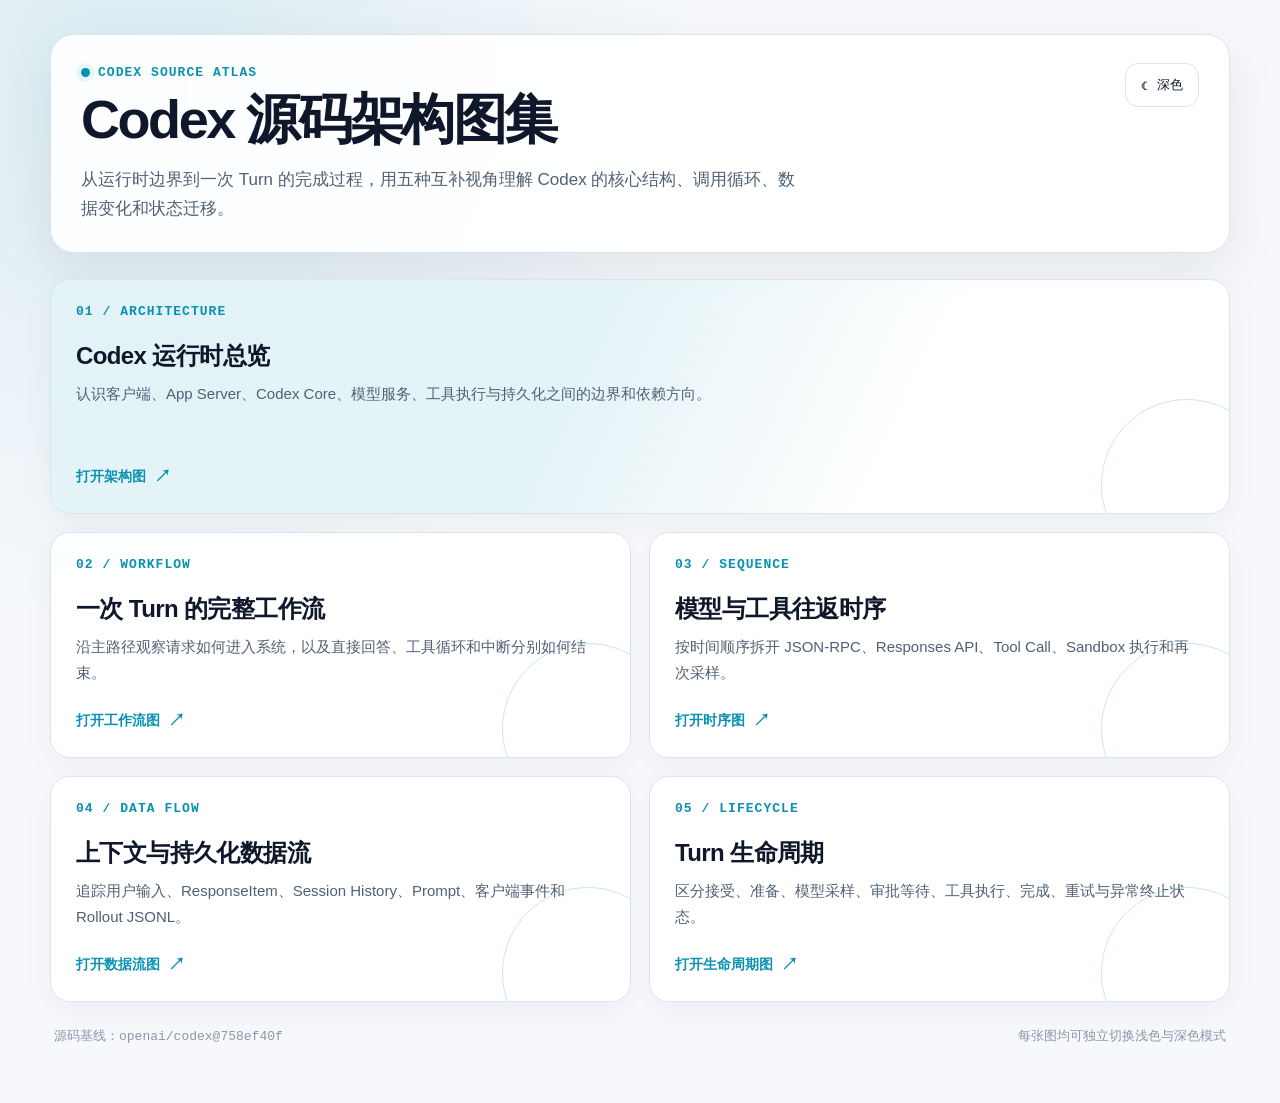
==== index.html @ 4ea7f536 "发布 Codex 源码架构图集" ====
<!doctype html>
<html lang="zh-CN" data-theme="light">
<head>
  <meta charset="utf-8">
  <meta name="viewport" content="width=device-width, initial-scale=1">
  <meta name="description" content="Codex 源码架构图集：运行时架构、工作流、模型与工具时序、数据流和 Turn 生命周期。">
  <title>Codex 源码架构图集</title>
  <style>
    :root {
      color-scheme: light;
      --bg: #f6f8fb;
      --surface: rgba(255, 255, 255, .92);
      --surface-strong: #ffffff;
      --text: #0f172a;
      --muted: #526075;
      --faint: #8a97aa;
      --border: #dbe4ee;
      --accent: #0891b2;
      --accent-soft: #e6f7fb;
      --shadow: 0 18px 52px rgba(15, 23, 42, .08);
    }

    html[data-theme="dark"] {
      color-scheme: dark;
      --bg: #050a18;
      --surface: rgba(11, 20, 39, .92);
      --surface-strong: #0b1427;
      --text: #f8fafc;
      --muted: #aab7ca;
      --faint: #73829a;
      --border: #25334b;
      --accent: #22d3ee;
      --accent-soft: #0d2d39;
      --shadow: 0 22px 64px rgba(0, 0, 0, .32);
    }

    * { box-sizing: border-box; }

    body {
      margin: 0;
      min-height: 100vh;
      color: var(--text);
      background:
        radial-gradient(circle at 12% 8%, color-mix(in srgb, var(--accent) 12%, transparent), transparent 34rem),
        linear-gradient(var(--bg), var(--bg));
      font-family: ui-sans-serif, -apple-system, BlinkMacSystemFont, "Segoe UI", "PingFang SC", "Microsoft YaHei", sans-serif;
    }

    a { color: inherit; }

    .shell {
      width: min(1180px, calc(100% - 40px));
      margin: 0 auto;
      padding: 34px 0 56px;
    }

    header {
      display: flex;
      align-items: flex-start;
      justify-content: space-between;
      gap: 28px;
      padding: 28px 30px;
      border: 1px solid var(--border);
      border-radius: 24px;
      background: var(--surface);
      box-shadow: var(--shadow);
      backdrop-filter: blur(18px);
    }

    .eyebrow {
      display: inline-flex;
      align-items: center;
      gap: 8px;
      margin: 0 0 10px;
      color: var(--accent);
      font: 700 13px/1.2 ui-monospace, SFMono-Regular, Menlo, monospace;
      letter-spacing: .08em;
      text-transform: uppercase;
    }

    .eyebrow::before {
      width: 9px;
      height: 9px;
      border-radius: 50%;
      background: var(--accent);
      content: "";
      box-shadow: 0 0 0 5px var(--accent-soft);
    }

    h1 {
      margin: 0;
      font-size: clamp(30px, 5vw, 54px);
      line-height: 1.08;
      letter-spacing: -.045em;
    }

    .intro {
      max-width: 720px;
      margin: 16px 0 0;
      color: var(--muted);
      font-size: 17px;
      line-height: 1.75;
    }

    .theme-toggle {
      flex: 0 0 auto;
      display: inline-flex;
      align-items: center;
      gap: 9px;
      min-height: 44px;
      padding: 0 15px;
      color: var(--text);
      border: 1px solid var(--border);
      border-radius: 13px;
      background: var(--surface-strong);
      font: 700 14px/1 inherit;
      cursor: pointer;
    }

    .theme-toggle:hover { border-color: var(--accent); }
    .theme-toggle:focus-visible { outline: 3px solid color-mix(in srgb, var(--accent) 35%, transparent); outline-offset: 3px; }

    main { margin-top: 26px; }

    .grid {
      display: grid;
      grid-template-columns: repeat(2, minmax(0, 1fr));
      gap: 18px;
    }

    .card {
      position: relative;
      display: flex;
      min-height: 220px;
      flex-direction: column;
      overflow: hidden;
      padding: 25px;
      text-decoration: none;
      border: 1px solid var(--border);
      border-radius: 20px;
      background: var(--surface);
      box-shadow: 0 10px 32px rgba(15, 23, 42, .045);
      transition: transform .18s ease, border-color .18s ease, box-shadow .18s ease;
    }

    .card::after {
      position: absolute;
      right: -44px;
      bottom: -58px;
      width: 170px;
      height: 170px;
      border: 1px solid color-mix(in srgb, var(--accent) 22%, transparent);
      border-radius: 50%;
      content: "";
    }

    .card:hover {
      transform: translateY(-3px);
      border-color: color-mix(in srgb, var(--accent) 65%, var(--border));
      box-shadow: var(--shadow);
    }

    .card:focus-visible { outline: 3px solid color-mix(in srgb, var(--accent) 35%, transparent); outline-offset: 3px; }

    .card.featured {
      grid-column: 1 / -1;
      min-height: 235px;
      background:
        linear-gradient(115deg, color-mix(in srgb, var(--accent) 11%, var(--surface)) 0 44%, var(--surface) 72%);
    }

    .number {
      color: var(--accent);
      font: 700 13px/1 ui-monospace, SFMono-Regular, Menlo, monospace;
      letter-spacing: .08em;
    }

    h2 {
      margin: 22px 0 9px;
      font-size: 24px;
      letter-spacing: -.025em;
    }

    .card p {
      max-width: 690px;
      margin: 0;
      color: var(--muted);
      font-size: 15px;
      line-height: 1.7;
    }

    .open {
      display: inline-flex;
      align-items: center;
      gap: 8px;
      margin-top: auto;
      padding-top: 24px;
      color: var(--accent);
      font-size: 14px;
      font-weight: 750;
    }

    .open::after { content: "↗"; font-size: 17px; }

    footer {
      display: flex;
      justify-content: space-between;
      gap: 18px;
      margin-top: 24px;
      padding: 0 4px;
      color: var(--faint);
      font-size: 13px;
      line-height: 1.6;
    }

    code { font-family: ui-monospace, SFMono-Regular, Menlo, monospace; }

    @media (max-width: 760px) {
      .shell { width: min(100% - 24px, 1180px); padding-top: 12px; }
      header { flex-direction: column; padding: 24px 22px; border-radius: 19px; }
      .theme-toggle { align-self: stretch; justify-content: center; }
      .grid { grid-template-columns: 1fr; }
      .card.featured { grid-column: auto; }
      footer { flex-direction: column; }
    }

    @media (prefers-reduced-motion: reduce) {
      .card { transition: none; }
    }
  </style>
</head>
<body>
  <div class="shell">
    <header>
      <div>
        <p class="eyebrow">Codex Source Atlas</p>
        <h1>Codex 源码架构图集</h1>
        <p class="intro">从运行时边界到一次 Turn 的完成过程，用五种互补视角理解 Codex 的核心结构、调用循环、数据变化和状态迁移。</p>
      </div>
      <button class="theme-toggle" type="button" aria-label="切换页面主题" aria-pressed="false">
        <span aria-hidden="true" class="theme-icon">☾</span>
        <span class="theme-label">深色</span>
      </button>
    </header>

    <main aria-label="Codex 架构图列表">
      <div class="grid">
        <a class="card featured" href="01-architecture-runtime-overview.html">
          <span class="number">01 / ARCHITECTURE</span>
          <h2>Codex 运行时总览</h2>
          <p>认识客户端、App Server、Codex Core、模型服务、工具执行与持久化之间的边界和依赖方向。</p>
          <span class="open">打开架构图</span>
        </a>

        <a class="card" href="02-workflow-turn-to-completion.html">
          <span class="number">02 / WORKFLOW</span>
          <h2>一次 Turn 的完整工作流</h2>
          <p>沿主路径观察请求如何进入系统，以及直接回答、工具循环和中断分别如何结束。</p>
          <span class="open">打开工作流图</span>
        </a>

        <a class="card" href="03-sequence-model-tool-roundtrip.html">
          <span class="number">03 / SEQUENCE</span>
          <h2>模型与工具往返时序</h2>
          <p>按时间顺序拆开 JSON-RPC、Responses API、Tool Call、Sandbox 执行和再次采样。</p>
          <span class="open">打开时序图</span>
        </a>

        <a class="card" href="04-dataflow-turn-context-persistence.html">
          <span class="number">04 / DATA FLOW</span>
          <h2>上下文与持久化数据流</h2>
          <p>追踪用户输入、ResponseItem、Session History、Prompt、客户端事件和 Rollout JSONL。</p>
          <span class="open">打开数据流图</span>
        </a>

        <a class="card" href="05-lifecycle-turn.html">
          <span class="number">05 / LIFECYCLE</span>
          <h2>Turn 生命周期</h2>
          <p>区分接受、准备、模型采样、审批等待、工具执行、完成、重试与异常终止状态。</p>
          <span class="open">打开生命周期图</span>
        </a>
      </div>
    </main>

    <footer>
      <span>源码基线：<code>openai/codex@758ef40f</code></span>
      <span>每张图均可独立切换浅色与深色模式</span>
    </footer>
  </div>

  <script>
    (() => {
      const root = document.documentElement;
      const button = document.querySelector('.theme-toggle');
      const label = document.querySelector('.theme-label');
      const icon = document.querySelector('.theme-icon');
      const stored = localStorage.getItem('codex-atlas-theme');
      const preferred = matchMedia('(prefers-color-scheme: dark)').matches ? 'dark' : 'light';

      function apply(theme) {
        const dark = theme === 'dark';
        root.dataset.theme = theme;
        button.setAttribute('aria-pressed', String(dark));
        label.textContent = dark ? '浅色' : '深色';
        icon.textContent = dark ? '☀' : '☾';
      }

      apply(stored || preferred);
      button.addEventListener('click', () => {
        const next = root.dataset.theme === 'dark' ? 'light' : 'dark';
        localStorage.setItem('codex-atlas-theme', next);
        apply(next);
      });
    })();
  </script>
</body>
</html>
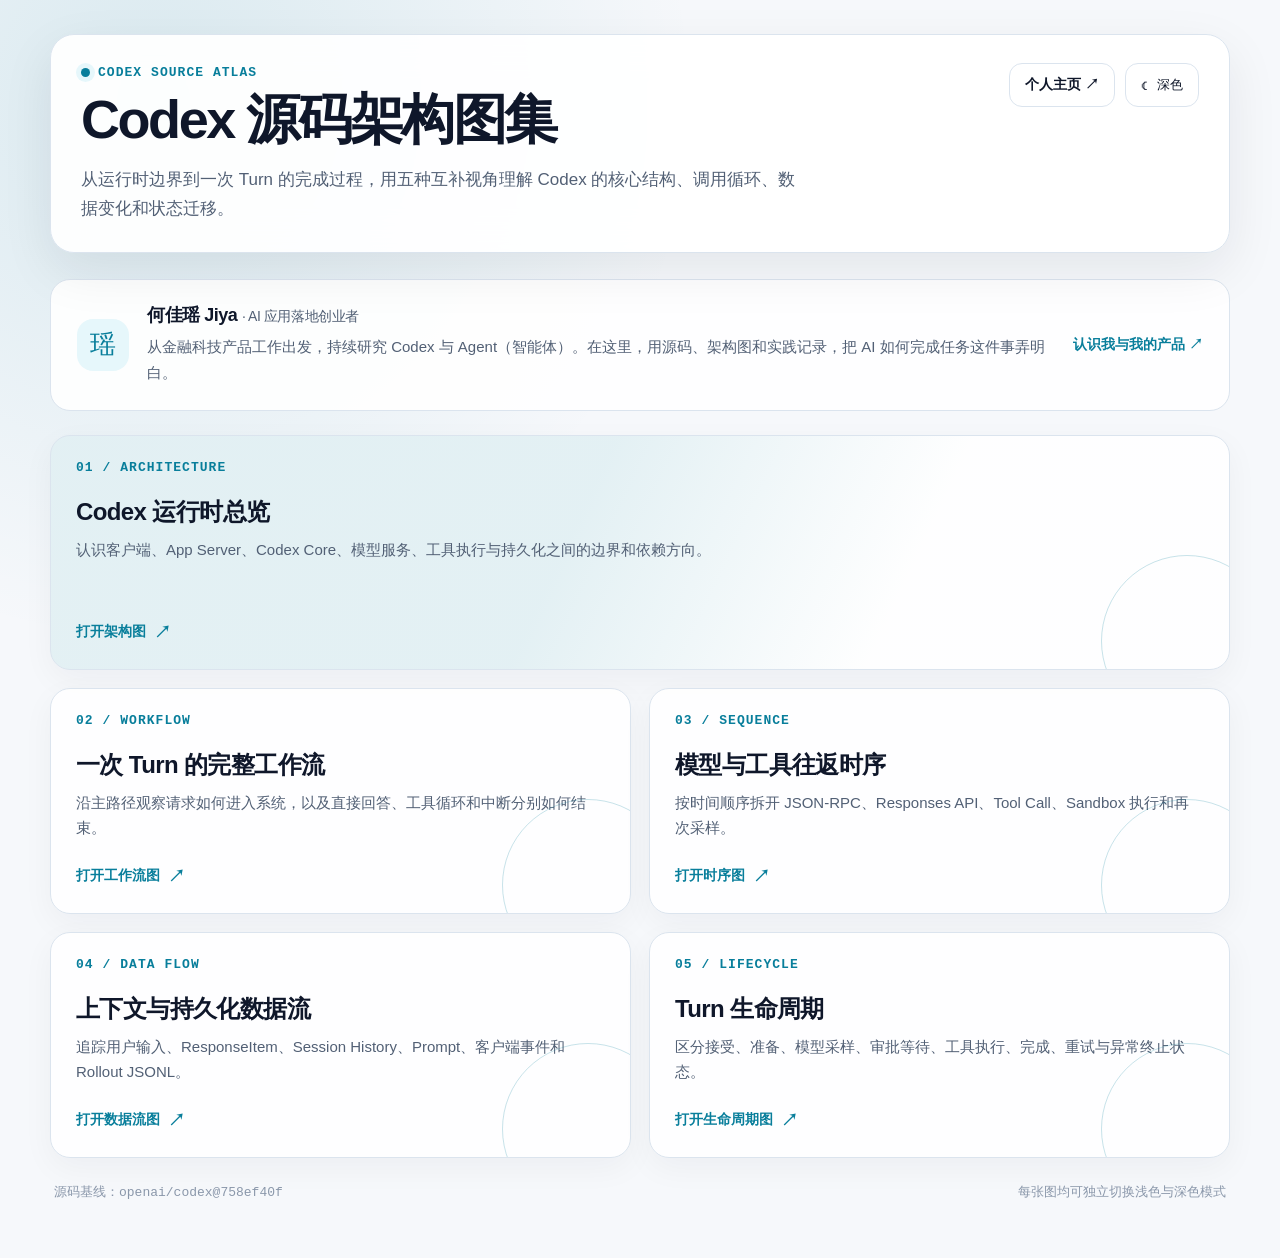
==== commit 5296063e: "加入何佳瑶个人主页与微信联系方式" ====
--- a/index.html
+++ b/index.html
@@ -5,6 +5,7 @@
   <meta name="viewport" content="width=device-width, initial-scale=1">
   <meta name="description" content="Codex 源码架构图集：运行时架构、工作流、模型与工具时序、数据流和 Turn 生命周期。">
   <title>Codex 源码架构图集</title>
+  <script src="theme.js"></script>
   <style>
     :root {
       color-scheme: light;
@@ -15,7 +16,7 @@
       --muted: #526075;
       --faint: #8a97aa;
       --border: #dbe4ee;
-      --accent: #0891b2;
+      --accent: #087e9b;
       --accent-soft: #e6f7fb;
       --shadow: 0 18px 52px rgba(15, 23, 42, .08);
     }
@@ -120,6 +121,18 @@
     .theme-toggle:hover { border-color: var(--accent); }
     .theme-toggle:focus-visible { outline: 3px solid color-mix(in srgb, var(--accent) 35%, transparent); outline-offset: 3px; }
 
+    .header-actions { display: flex; flex-wrap: wrap; align-items: center; justify-content: flex-end; gap: 10px; flex: 0 0 auto; }
+    .profile-link { display: inline-flex; align-items: center; justify-content: center; min-height: 44px; padding: 0 15px; color: var(--text); background: var(--surface-strong); border: 1px solid var(--border); border-radius: 13px; text-decoration: none; font-size: 14px; font-weight: 700; }
+    .profile-link:hover { border-color: var(--accent); }
+    .profile-link:focus-visible, .author-link:focus-visible { outline: 3px solid var(--accent); outline-offset: 4px; }
+    .author-banner { display: flex; align-items: center; gap: 18px; padding: 23px 26px; margin-bottom: 24px; border: 1px solid var(--border); border-radius: 20px; background: var(--surface); }
+    .author-avatar { display: grid; place-items: center; flex: 0 0 52px; height: 52px; background: var(--accent-soft); color: var(--accent); border-radius: 16px; font-size: 26px; }
+    .author-copy { flex: 1; min-width: 0; }
+    .author-copy h2 { margin: 0 0 7px; font-size: 18px; }
+    .author-copy h2 span { font-size: 14px; font-weight: 500; color: var(--muted); }
+    .author-copy p { margin: 0; color: var(--muted); font-size: 15px; line-height: 1.75; }
+    .author-link { flex: 0 0 auto; color: var(--accent); text-decoration: none; font-size: 14px; font-weight: 700; }
+
     main { margin-top: 26px; }
 
     .grid {
@@ -219,6 +232,11 @@
       .shell { width: min(100% - 24px, 1180px); padding-top: 12px; }
       header { flex-direction: column; padding: 24px 22px; border-radius: 19px; }
       .theme-toggle { align-self: stretch; justify-content: center; }
+      .header-actions { width: 100%; justify-content: flex-start; }
+      .author-banner { align-items: flex-start; flex-wrap: wrap; padding: 21px; gap: 14px; }
+      .author-copy { flex-basis: calc(100% - 66px); }
+      .author-copy h2 span { display: block; margin-top: 5px; }
+      .author-link { margin-left: 66px; }
       .grid { grid-template-columns: 1fr; }
       .card.featured { grid-column: auto; }
       footer { flex-direction: column; }
@@ -237,13 +255,24 @@
         <h1>Codex 源码架构图集</h1>
         <p class="intro">从运行时边界到一次 Turn 的完成过程，用五种互补视角理解 Codex 的核心结构、调用循环、数据变化和状态迁移。</p>
       </div>
+      <nav class="header-actions" aria-label="站点导航">
+      <a class="profile-link" href="about.html">个人主页 ↗</a>
       <button class="theme-toggle" type="button" aria-label="切换页面主题" aria-pressed="false">
         <span aria-hidden="true" class="theme-icon">☾</span>
         <span class="theme-label">深色</span>
       </button>
+      </nav>
     </header>
 
     <main aria-label="Codex 架构图列表">
+      <section class="author-banner" aria-labelledby="author-title">
+        <div class="author-avatar" aria-hidden="true">瑶</div>
+        <div class="author-copy">
+          <h2 id="author-title">何佳瑶 Jiya <span>· AI 应用落地创业者</span></h2>
+          <p>从金融科技产品工作出发，持续研究 Codex 与 Agent（智能体）。在这里，用源码、架构图和实践记录，把 AI 如何完成任务这件事弄明白。</p>
+        </div>
+        <a class="author-link" href="about.html">认识我与我的产品 ↗</a>
+      </section>
       <div class="grid">
         <a class="card featured" href="01-architecture-runtime-overview.html">
           <span class="number">01 / ARCHITECTURE</span>
@@ -288,30 +317,5 @@
     </footer>
   </div>
 
-  <script>
-    (() => {
-      const root = document.documentElement;
-      const button = document.querySelector('.theme-toggle');
-      const label = document.querySelector('.theme-label');
-      const icon = document.querySelector('.theme-icon');
-      const stored = localStorage.getItem('codex-atlas-theme');
-      const preferred = matchMedia('(prefers-color-scheme: dark)').matches ? 'dark' : 'light';
-
-      function apply(theme) {
-        const dark = theme === 'dark';
-        root.dataset.theme = theme;
-        button.setAttribute('aria-pressed', String(dark));
-        label.textContent = dark ? '浅色' : '深色';
-        icon.textContent = dark ? '☀' : '☾';
-      }
-
-      apply(stored || preferred);
-      button.addEventListener('click', () => {
-        const next = root.dataset.theme === 'dark' ? 'light' : 'dark';
-        localStorage.setItem('codex-atlas-theme', next);
-        apply(next);
-      });
-    })();
-  </script>
 </body>
 </html>
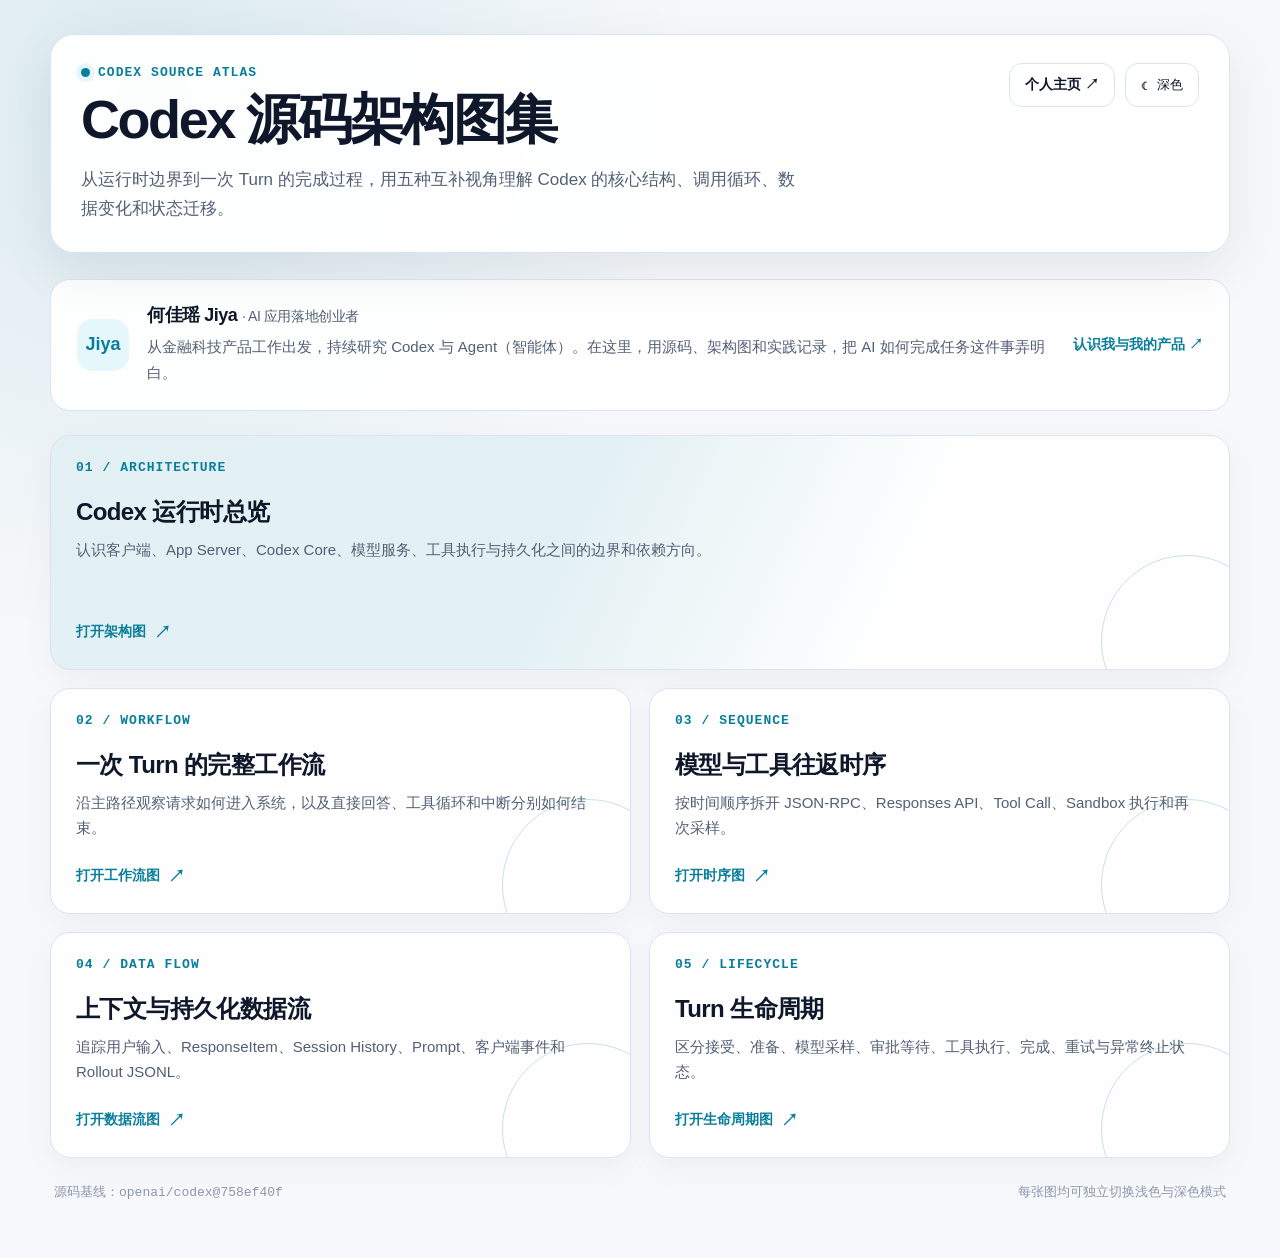
==== commit c20c4863: "将作者头像框文字改为 Jiya" ====
--- a/index.html
+++ b/index.html
@@ -126,7 +126,7 @@
     .profile-link:hover { border-color: var(--accent); }
     .profile-link:focus-visible, .author-link:focus-visible { outline: 3px solid var(--accent); outline-offset: 4px; }
     .author-banner { display: flex; align-items: center; gap: 18px; padding: 23px 26px; margin-bottom: 24px; border: 1px solid var(--border); border-radius: 20px; background: var(--surface); }
-    .author-avatar { display: grid; place-items: center; flex: 0 0 52px; height: 52px; background: var(--accent-soft); color: var(--accent); border-radius: 16px; font-size: 26px; }
+    .author-avatar { display: grid; place-items: center; flex: 0 0 52px; height: 52px; background: var(--accent-soft); color: var(--accent); border-radius: 16px; font-size: 18px; font-weight: 700; }
     .author-copy { flex: 1; min-width: 0; }
     .author-copy h2 { margin: 0 0 7px; font-size: 18px; }
     .author-copy h2 span { font-size: 14px; font-weight: 500; color: var(--muted); }
@@ -266,7 +266,7 @@
 
     <main aria-label="Codex 架构图列表">
       <section class="author-banner" aria-labelledby="author-title">
-        <div class="author-avatar" aria-hidden="true">瑶</div>
+        <div class="author-avatar" aria-hidden="true">Jiya</div>
         <div class="author-copy">
           <h2 id="author-title">何佳瑶 Jiya <span>· AI 应用落地创业者</span></h2>
           <p>从金融科技产品工作出发，持续研究 Codex 与 Agent（智能体）。在这里，用源码、架构图和实践记录，把 AI 如何完成任务这件事弄明白。</p>
